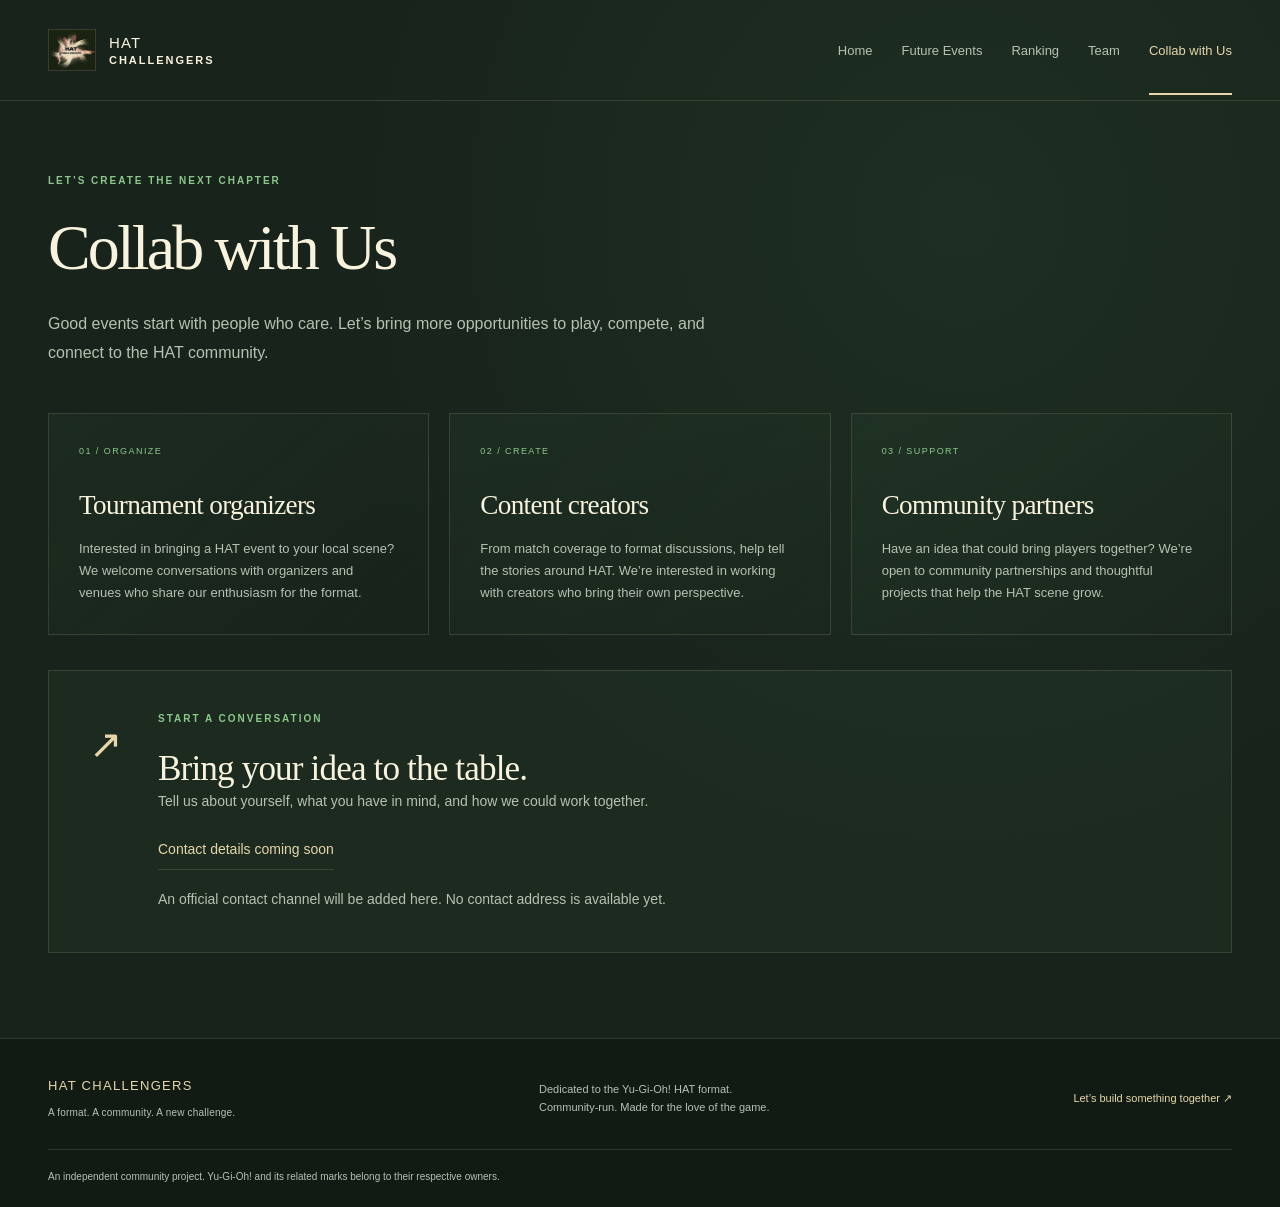
==== pages/collab.html @ cb8a2888 "Heavy edits to ranking page" ====
<!doctype html>
<html lang="en">
<head>
  <meta charset="utf-8">
  <meta name="viewport" content="width=device-width, initial-scale=1">
  <meta name="description" content="HAT Challengers — tournaments, events, and community dedicated to the Yu-Gi-Oh! HAT format.">
  <meta name="theme-color" content="#18231B">
  <title>Collab with Us | HAT Challengers</title>
  <link rel="icon" href="../assets/hat-challengers-favicon.png" type="image/png">
  <link rel="stylesheet" href="../css/styles.css">
  <script src="../js/main.js" defer></script>
</head>
<body>
  <a class="skip-link" href="#main">Skip to content</a>
  <header class="site-header">
    <div class="container header-inner">
      <a class="brand" href="../index.html" aria-label="HAT Challengers home"><img src="../assets/logo_challengers.jpeg" alt="" width="48" height="42"><span>HAT <strong>CHALLENGERS</strong></span></a>
      <button class="menu-toggle" aria-expanded="false" aria-controls="navigation" hidden>Menu <span aria-hidden="true">☰</span></button>
      <nav id="navigation" aria-label="Main navigation"><a href="../index.html">Home</a><a href="../pages/future-events.html">Future Events</a><a href="../pages/ranking.html">Ranking</a><a href="../pages/team.html">Team</a><a href="../pages/collab.html" aria-current="page">Collab with Us</a></nav>
    </div>
  </header>
  <main id="main"><section class="container page-heading"><p class="eyebrow">LET’S CREATE THE NEXT CHAPTER</p><h1>Collab with Us</h1><p class="lead">Good events start with people who care. Let’s bring more opportunities to play, compete, and connect to the HAT community.</p></section><section class="container content-section"><div class="collab-grid"><article class="collab-card"><span class="card-number">01 / ORGANIZE</span><h2>Tournament organizers</h2><p>Interested in bringing a HAT event to your local scene? We welcome conversations with organizers and venues who share our enthusiasm for the format.</p></article><article class="collab-card"><span class="card-number">02 / CREATE</span><h2>Content creators</h2><p>From match coverage to format discussions, help tell the stories around HAT. We’re interested in working with creators who bring their own perspective.</p></article><article class="collab-card"><span class="card-number">03 / SUPPORT</span><h2>Community partners</h2><p>Have an idea that could bring players together? We’re open to community partnerships and thoughtful projects that help the HAT scene grow.</p></article></div><div class="contact-panel"><span class="empty-symbol" aria-hidden="true">↗</span><div><p class="eyebrow">START A CONVERSATION</p><h2>Bring your idea to the table.</h2><p>Tell us about yourself, what you have in mind, and how we could work together.</p><p class="contact-placeholder">Contact details coming soon</p><p class="content-note">An official contact channel will be added here. No contact address is available yet.</p></div></div></section></main>
  <footer class="site-footer"><div class="container footer-inner"><a class="footer-brand" href="../index.html">HAT CHALLENGERS<span>A format. A community. A new challenge.</span></a><p>Dedicated to the Yu-Gi-Oh! HAT format.<br><span>Community-run. Made for the love of the game.</span></p><a href="../pages/collab.html">Let’s build something together <span aria-hidden="true">↗</span></a></div><div class="container footer-note">An independent community project. Yu-Gi-Oh! and its related marks belong to their respective owners.</div></footer>
</body>
</html>
---- css/styles.css ----
:root{color-scheme:dark;--bg:#18231b;--surface:#1d2b21;--green:#8cc78c;--gold:#e6d6aa;--ivory:#f8f3dd;--muted:#b7c1b2;--line:#e6d6aa26}*{box-sizing:border-box}html{scroll-behavior:smooth}body{margin:0;background:radial-gradient(ellipse at 75% 18%,#355c4233,transparent 48%),var(--bg);color:var(--ivory);font-family:Arial,Helvetica,sans-serif;font-size:16px;line-height:1.7}a{color:inherit;text-decoration:none}button{font:inherit}img{max-width:100%;height:auto;display:block}h1,h2,h3,p{margin:0}h1,h2,h3{font-family:Georgia,'Times New Roman',serif;font-weight:400;line-height:1.16}h1{font-size:clamp(2.8rem,5.3vw,5rem);letter-spacing:-.045em}h2{font-size:clamp(1.9rem,3vw,2.7rem);letter-spacing:-.025em}h3{font-size:1.6rem}p+p{margin-top:1rem}a,button{touch-action:manipulation}a:focus-visible,button:focus-visible{outline:2px solid var(--gold);outline-offset:6px}.container{width:min(1240px,calc(100% - 96px));margin-inline:auto}.site-header{border-bottom:1px solid var(--line)}.header-inner{min-height:100px;display:flex;align-items:center;justify-content:space-between;gap:30px}.brand{display:flex;align-items:center;gap:13px;flex-shrink:0}.brand img{width:48px;height:auto;border:1px solid var(--line)}.brand>span{font-size:15px;letter-spacing:.08em;line-height:1.3}.brand strong{display:block;font-size:11px;letter-spacing:.18em}nav{display:flex;gap:29px;align-items:center}nav a{font-size:13px;color:var(--muted);padding:35px 0 31px;border-bottom:2px solid transparent;transition:color .2s,border-color .2s}nav a:hover,nav a[aria-current]{color:var(--gold);border-color:var(--gold)}.menu-toggle{background:none;border:1px solid var(--line);color:var(--ivory);padding:7px 12px}.hero{display:grid;grid-template-columns:1.05fr 1fr;align-items:center;gap:45px;padding-block:76px 86px}.eyebrow{font-size:10px;font-weight:bold;letter-spacing:.2em;color:var(--green);margin-bottom:22px;line-height:1.6}.eyebrow>span{display:inline-block;width:6px;height:6px;background:var(--green);border-radius:50%;margin-right:8px;box-shadow:0 0 12px #8cc78c66}h1 em{color:var(--gold);font-weight:400}.lead{font-size:16px;line-height:1.8;color:var(--muted);max-width:550px;margin-top:25px}.actions{display:flex;gap:28px;align-items:center;flex-wrap:wrap;margin-top:32px}.button{display:inline-flex;justify-content:space-between;align-items:center;gap:28px;padding:13px 21px;font-size:13px;font-weight:bold;transition:background .2s,transform .2s}.primary{background:var(--gold);color:var(--bg)}.primary:hover{background:var(--ivory);transform:translateY(-2px)}.text-link{font-size:13px;color:var(--gold);display:inline-flex;gap:22px;align-items:center;padding-block:7px}.text-link:hover{color:var(--ivory)}.hero-caption{border-top:1px solid var(--line);margin-top:36px;padding-top:18px;font-size:11px;letter-spacing:.06em;color:var(--muted)}.small-star{font-size:22px;color:var(--gold);margin-right:12px;vertical-align:middle}.hero-art{position:relative;padding:16px}.hero-art img{width:100%;box-shadow:0 0 80px #8cc78c0c}.hero-art p{text-align:center;color:var(--muted);font-size:9px;letter-spacing:.22em;margin-top:23px}.hero-art p span{padding-inline:12px;color:var(--gold)}.art-corner{position:absolute;width:58px;height:58px;border-color:#e6d6aa66;border-style:solid}.corner-top{top:0;left:0;border-width:1px 0 0 1px}.corner-bottom{bottom:45px;right:0;border-width:0 1px 1px 0}.intro-section{border-block:1px solid var(--line);background:#0f1a1233;padding-block:56px}.intro-grid{display:grid;grid-template-columns:1fr 1fr;gap:90px}.intro-grid p:not(.eyebrow){font-size:14px;color:var(--muted)}.intro-grid .text-link{margin-top:16px}.explore-section{padding-block:65px 86px}.section-heading{display:flex;justify-content:space-between;align-items:center;margin-bottom:30px}.section-heading .eyebrow{margin-bottom:10px}.section-ornament{color:var(--gold);font-size:40px}.explore-grid,.collab-grid{display:grid;grid-template-columns:repeat(3,1fr);gap:20px}.explore-card,.collab-card{padding:30px;border:1px solid var(--line);background:linear-gradient(140deg,#355c4222,transparent)}.explore-card{transition:transform .2s,border-color .2s,background .2s}.explore-card:hover{transform:translateY(-4px);border-color:#8cc78c80;background:#355c4233}.card-number{font-size:9px;letter-spacing:.16em;color:var(--green);display:block;margin-bottom:31px}.explore-card h3{font-size:1.6rem}.explore-card p,.collab-card p{font-size:13px;color:var(--muted);margin-top:16px}.card-link{display:flex;justify-content:space-between;color:var(--gold);font-size:12px;border-top:1px solid var(--line);margin-top:28px;padding-top:19px}.site-footer{border-top:1px solid var(--line);background:#111b14;padding:36px 0 22px}.footer-inner{display:flex;align-items:center;justify-content:space-between;gap:30px}.footer-brand{font-size:13px;letter-spacing:.1em;color:var(--gold)}.footer-brand span{display:block;font-size:10px;letter-spacing:.02em;color:var(--muted);margin-top:7px}.footer-inner p{font-size:11px;color:var(--muted)}.footer-inner>a:last-child{font-size:11px;color:var(--gold)}.footer-note{border-top:1px solid var(--line);padding-top:18px;margin-top:28px;font-size:10px;color:var(--muted)}.page-heading{padding-block:72px 45px}.page-heading h1{font-size:clamp(3rem,5vw,4.5rem)}.page-heading .lead{max-width:680px}.content-section{padding-bottom:85px;min-height:400px}.panel-heading{display:flex;justify-content:space-between;align-items:center;gap:20px;border-bottom:1px solid var(--line);padding:20px 0}.panel-heading h2{font-size:1.5rem}.status{font-size:10px;color:var(--green);border:1px solid #8cc78c40;border-radius:20px;padding:4px 12px}.empty-state{padding:65px 22px;text-align:center;border:1px solid var(--line);border-top:0;background:radial-gradient(ellipse at center,#355c4229,transparent 70%)}.empty-symbol{color:var(--gold);font-family:Georgia,serif;font-size:40px;display:block;margin-bottom:18px}.empty-state .eyebrow{margin-bottom:12px}.empty-state h2{font-size:2rem}.empty-state>p:last-child{max-width:530px;margin:18px auto 0;color:var(--muted);font-size:14px}.table-scroll{overflow-x:auto}table{border-collapse:collapse;width:100%;min-width:480px}th{text-align:left;padding:18px 24px;color:var(--gold);font-weight:400;font-size:12px;background:#355c4229;border-bottom:1px solid var(--line)}th:first-child{width:15%}th:nth-child(2){width:45%}td{padding:0}.content-note{font-size:11px;color:var(--muted);margin-top:18px}.callout{display:flex;justify-content:space-between;align-items:center;gap:25px;border:1px solid var(--line);padding:30px;margin-top:30px}.callout p{font-size:13px;color:var(--muted);margin-top:10px}.collab-card h2{font-size:1.7rem}.contact-panel{margin-top:35px;padding:40px;display:flex;gap:35px;border:1px solid var(--line);background:#355c4222}.contact-panel h2{font-size:2.2rem}.contact-panel p:not(.eyebrow){color:var(--muted);font-size:14px}.contact-panel .contact-placeholder{display:inline-block;color:var(--gold)!important;border-bottom:1px solid var(--line);padding-bottom:8px;margin-top:24px}.sr-only,.skip-link:not(:focus){position:absolute;width:1px;height:1px;padding:0;margin:-1px;overflow:hidden;clip-path:inset(50%);white-space:nowrap}.skip-link:focus{position:fixed;top:10px;left:10px;z-index:10;background:var(--gold);color:var(--bg);padding:10px 20px}
@media(min-width:761px){main{animation:arrive .5s ease-out}@keyframes arrive{from{opacity:0;transform:translateY(8px)}to{opacity:1;transform:none}}}
@media(max-width:1000px){.container{width:calc(100% - 56px)}nav{gap:18px}nav a{font-size:12px}.hero{gap:20px;padding-block:56px}.hero h1{font-size:3.5rem}.explore-card,.collab-card{padding:23px}.intro-grid{gap:50px}.footer-inner{flex-wrap:wrap}.actions{gap:16px}}
@media(max-width:760px){.container{width:calc(100% - 40px)}.header-inner{min-height:80px;flex-wrap:wrap;gap:0;padding-block:16px}.brand>span{font-size:13px}.brand img{width:42px}.menu-toggle:not([hidden]){display:block}nav{width:100%;flex-wrap:wrap;gap:0 22px;padding-top:12px}nav a{padding:10px 0;font-size:13px}nav[data-collapsed="true"]{display:none}.hero{grid-template-columns:1fr;padding-block:45px;gap:40px}.hero h1{font-size:clamp(2.9rem,9vw,4.5rem)}.hero-copy{max-width:560px}.hero-art{max-width:500px;width:100%;margin-inline:auto}.hero-caption{margin-top:27px}.intro-grid{grid-template-columns:1fr;gap:25px}.intro-section{padding-block:40px}.explore-grid,.collab-grid{grid-template-columns:1fr}.explore-section{padding-block:42px 55px}.card-number{margin-bottom:20px}.explore-card h3{font-size:1.8rem}.page-heading{padding-block:45px 25px}.panel-heading{align-items:flex-start;flex-direction:column;gap:10px}.empty-state{padding:45px 18px}.empty-state h2{font-size:1.7rem}.content-section{padding-bottom:55px}.callout{align-items:flex-start;flex-direction:column;padding:24px}.contact-panel{padding:27px;gap:18px}.contact-panel>.empty-symbol{display:none}.contact-panel h2{font-size:1.9rem}.footer-inner{align-items:flex-start;flex-direction:column;gap:22px}.section-ornament{display:none}}
@media(prefers-reduced-motion:reduce){html{scroll-behavior:auto}*,*::before,*::after{animation:none!important;transition:none!important}}
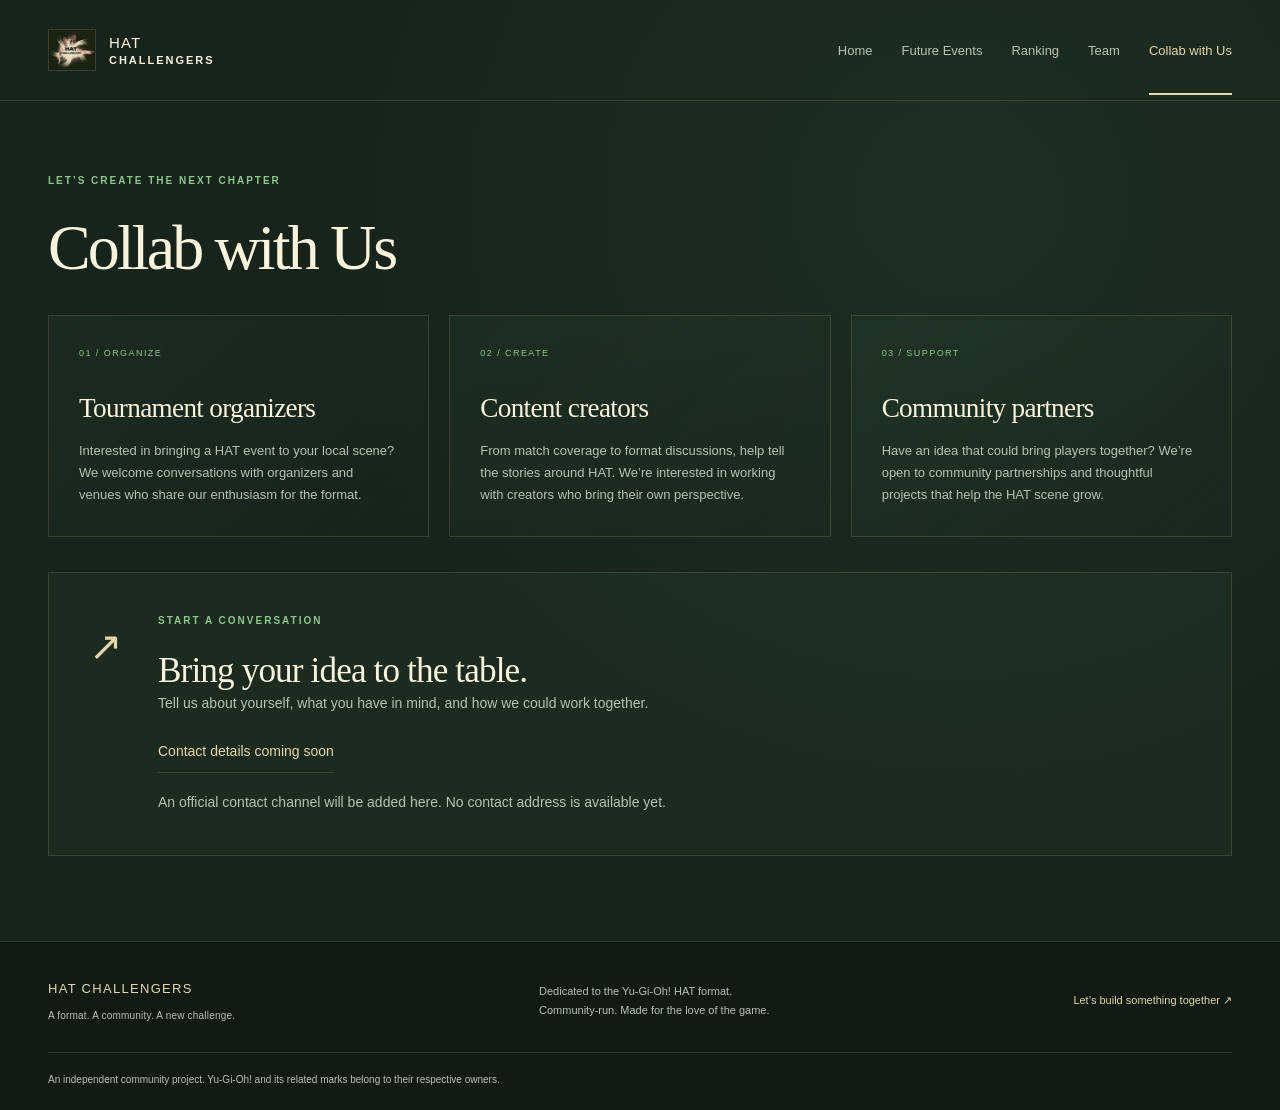
==== commit 10b03842: "built Team and Future events pages (with placeholders)" ====
--- a/pages/collab.html
+++ b/pages/collab.html
@@ -19,7 +19,7 @@
       <nav id="navigation" aria-label="Main navigation"><a href="../index.html">Home</a><a href="../pages/future-events.html">Future Events</a><a href="../pages/ranking.html">Ranking</a><a href="../pages/team.html">Team</a><a href="../pages/collab.html" aria-current="page">Collab with Us</a></nav>
     </div>
   </header>
-  <main id="main"><section class="container page-heading"><p class="eyebrow">LET’S CREATE THE NEXT CHAPTER</p><h1>Collab with Us</h1><p class="lead">Good events start with people who care. Let’s bring more opportunities to play, compete, and connect to the HAT community.</p></section><section class="container content-section"><div class="collab-grid"><article class="collab-card"><span class="card-number">01 / ORGANIZE</span><h2>Tournament organizers</h2><p>Interested in bringing a HAT event to your local scene? We welcome conversations with organizers and venues who share our enthusiasm for the format.</p></article><article class="collab-card"><span class="card-number">02 / CREATE</span><h2>Content creators</h2><p>From match coverage to format discussions, help tell the stories around HAT. We’re interested in working with creators who bring their own perspective.</p></article><article class="collab-card"><span class="card-number">03 / SUPPORT</span><h2>Community partners</h2><p>Have an idea that could bring players together? We’re open to community partnerships and thoughtful projects that help the HAT scene grow.</p></article></div><div class="contact-panel"><span class="empty-symbol" aria-hidden="true">↗</span><div><p class="eyebrow">START A CONVERSATION</p><h2>Bring your idea to the table.</h2><p>Tell us about yourself, what you have in mind, and how we could work together.</p><p class="contact-placeholder">Contact details coming soon</p><p class="content-note">An official contact channel will be added here. No contact address is available yet.</p></div></div></section></main>
+  <main id="main"><section class="container page-heading"><p class="eyebrow">LET’S CREATE THE NEXT CHAPTER</p><h1>Collab with Us</h1></section><section class="container content-section"><div class="collab-grid"><article class="collab-card"><span class="card-number">01 / ORGANIZE</span><h2>Tournament organizers</h2><p>Interested in bringing a HAT event to your local scene? We welcome conversations with organizers and venues who share our enthusiasm for the format.</p></article><article class="collab-card"><span class="card-number">02 / CREATE</span><h2>Content creators</h2><p>From match coverage to format discussions, help tell the stories around HAT. We’re interested in working with creators who bring their own perspective.</p></article><article class="collab-card"><span class="card-number">03 / SUPPORT</span><h2>Community partners</h2><p>Have an idea that could bring players together? We’re open to community partnerships and thoughtful projects that help the HAT scene grow.</p></article></div><div class="contact-panel"><span class="empty-symbol" aria-hidden="true">↗</span><div><p class="eyebrow">START A CONVERSATION</p><h2>Bring your idea to the table.</h2><p>Tell us about yourself, what you have in mind, and how we could work together.</p><p class="contact-placeholder">Contact details coming soon</p><p class="content-note">An official contact channel will be added here. No contact address is available yet.</p></div></div></section></main>
   <footer class="site-footer"><div class="container footer-inner"><a class="footer-brand" href="../index.html">HAT CHALLENGERS<span>A format. A community. A new challenge.</span></a><p>Dedicated to the Yu-Gi-Oh! HAT format.<br><span>Community-run. Made for the love of the game.</span></p><a href="../pages/collab.html">Let’s build something together <span aria-hidden="true">↗</span></a></div><div class="container footer-note">An independent community project. Yu-Gi-Oh! and its related marks belong to their respective owners.</div></footer>
 </body>
 </html>
--- a/css/styles.css
+++ b/css/styles.css
@@ -1,5 +1,5 @@
-:root{color-scheme:dark;--bg:#18231b;--surface:#1d2b21;--green:#8cc78c;--gold:#e6d6aa;--ivory:#f8f3dd;--muted:#b7c1b2;--line:#e6d6aa26}*{box-sizing:border-box}html{scroll-behavior:smooth}body{margin:0;background:radial-gradient(ellipse at 75% 18%,#355c4233,transparent 48%),var(--bg);color:var(--ivory);font-family:Arial,Helvetica,sans-serif;font-size:16px;line-height:1.7}a{color:inherit;text-decoration:none}button{font:inherit}img{max-width:100%;height:auto;display:block}h1,h2,h3,p{margin:0}h1,h2,h3{font-family:Georgia,'Times New Roman',serif;font-weight:400;line-height:1.16}h1{font-size:clamp(2.8rem,5.3vw,5rem);letter-spacing:-.045em}h2{font-size:clamp(1.9rem,3vw,2.7rem);letter-spacing:-.025em}h3{font-size:1.6rem}p+p{margin-top:1rem}a,button{touch-action:manipulation}a:focus-visible,button:focus-visible{outline:2px solid var(--gold);outline-offset:6px}.container{width:min(1240px,calc(100% - 96px));margin-inline:auto}.site-header{border-bottom:1px solid var(--line)}.header-inner{min-height:100px;display:flex;align-items:center;justify-content:space-between;gap:30px}.brand{display:flex;align-items:center;gap:13px;flex-shrink:0}.brand img{width:48px;height:auto;border:1px solid var(--line)}.brand>span{font-size:15px;letter-spacing:.08em;line-height:1.3}.brand strong{display:block;font-size:11px;letter-spacing:.18em}nav{display:flex;gap:29px;align-items:center}nav a{font-size:13px;color:var(--muted);padding:35px 0 31px;border-bottom:2px solid transparent;transition:color .2s,border-color .2s}nav a:hover,nav a[aria-current]{color:var(--gold);border-color:var(--gold)}.menu-toggle{background:none;border:1px solid var(--line);color:var(--ivory);padding:7px 12px}.hero{display:grid;grid-template-columns:1.05fr 1fr;align-items:center;gap:45px;padding-block:76px 86px}.eyebrow{font-size:10px;font-weight:bold;letter-spacing:.2em;color:var(--green);margin-bottom:22px;line-height:1.6}.eyebrow>span{display:inline-block;width:6px;height:6px;background:var(--green);border-radius:50%;margin-right:8px;box-shadow:0 0 12px #8cc78c66}h1 em{color:var(--gold);font-weight:400}.lead{font-size:16px;line-height:1.8;color:var(--muted);max-width:550px;margin-top:25px}.actions{display:flex;gap:28px;align-items:center;flex-wrap:wrap;margin-top:32px}.button{display:inline-flex;justify-content:space-between;align-items:center;gap:28px;padding:13px 21px;font-size:13px;font-weight:bold;transition:background .2s,transform .2s}.primary{background:var(--gold);color:var(--bg)}.primary:hover{background:var(--ivory);transform:translateY(-2px)}.text-link{font-size:13px;color:var(--gold);display:inline-flex;gap:22px;align-items:center;padding-block:7px}.text-link:hover{color:var(--ivory)}.hero-caption{border-top:1px solid var(--line);margin-top:36px;padding-top:18px;font-size:11px;letter-spacing:.06em;color:var(--muted)}.small-star{font-size:22px;color:var(--gold);margin-right:12px;vertical-align:middle}.hero-art{position:relative;padding:16px}.hero-art img{width:100%;box-shadow:0 0 80px #8cc78c0c}.hero-art p{text-align:center;color:var(--muted);font-size:9px;letter-spacing:.22em;margin-top:23px}.hero-art p span{padding-inline:12px;color:var(--gold)}.art-corner{position:absolute;width:58px;height:58px;border-color:#e6d6aa66;border-style:solid}.corner-top{top:0;left:0;border-width:1px 0 0 1px}.corner-bottom{bottom:45px;right:0;border-width:0 1px 1px 0}.intro-section{border-block:1px solid var(--line);background:#0f1a1233;padding-block:56px}.intro-grid{display:grid;grid-template-columns:1fr 1fr;gap:90px}.intro-grid p:not(.eyebrow){font-size:14px;color:var(--muted)}.intro-grid .text-link{margin-top:16px}.explore-section{padding-block:65px 86px}.section-heading{display:flex;justify-content:space-between;align-items:center;margin-bottom:30px}.section-heading .eyebrow{margin-bottom:10px}.section-ornament{color:var(--gold);font-size:40px}.explore-grid,.collab-grid{display:grid;grid-template-columns:repeat(3,1fr);gap:20px}.explore-card,.collab-card{padding:30px;border:1px solid var(--line);background:linear-gradient(140deg,#355c4222,transparent)}.explore-card{transition:transform .2s,border-color .2s,background .2s}.explore-card:hover{transform:translateY(-4px);border-color:#8cc78c80;background:#355c4233}.card-number{font-size:9px;letter-spacing:.16em;color:var(--green);display:block;margin-bottom:31px}.explore-card h3{font-size:1.6rem}.explore-card p,.collab-card p{font-size:13px;color:var(--muted);margin-top:16px}.card-link{display:flex;justify-content:space-between;color:var(--gold);font-size:12px;border-top:1px solid var(--line);margin-top:28px;padding-top:19px}.site-footer{border-top:1px solid var(--line);background:#111b14;padding:36px 0 22px}.footer-inner{display:flex;align-items:center;justify-content:space-between;gap:30px}.footer-brand{font-size:13px;letter-spacing:.1em;color:var(--gold)}.footer-brand span{display:block;font-size:10px;letter-spacing:.02em;color:var(--muted);margin-top:7px}.footer-inner p{font-size:11px;color:var(--muted)}.footer-inner>a:last-child{font-size:11px;color:var(--gold)}.footer-note{border-top:1px solid var(--line);padding-top:18px;margin-top:28px;font-size:10px;color:var(--muted)}.page-heading{padding-block:72px 45px}.page-heading h1{font-size:clamp(3rem,5vw,4.5rem)}.page-heading .lead{max-width:680px}.content-section{padding-bottom:85px;min-height:400px}.panel-heading{display:flex;justify-content:space-between;align-items:center;gap:20px;border-bottom:1px solid var(--line);padding:20px 0}.panel-heading h2{font-size:1.5rem}.status{font-size:10px;color:var(--green);border:1px solid #8cc78c40;border-radius:20px;padding:4px 12px}.empty-state{padding:65px 22px;text-align:center;border:1px solid var(--line);border-top:0;background:radial-gradient(ellipse at center,#355c4229,transparent 70%)}.empty-symbol{color:var(--gold);font-family:Georgia,serif;font-size:40px;display:block;margin-bottom:18px}.empty-state .eyebrow{margin-bottom:12px}.empty-state h2{font-size:2rem}.empty-state>p:last-child{max-width:530px;margin:18px auto 0;color:var(--muted);font-size:14px}.table-scroll{overflow-x:auto}table{border-collapse:collapse;width:100%;min-width:480px}th{text-align:left;padding:18px 24px;color:var(--gold);font-weight:400;font-size:12px;background:#355c4229;border-bottom:1px solid var(--line)}th:first-child{width:15%}th:nth-child(2){width:45%}td{padding:0}.content-note{font-size:11px;color:var(--muted);margin-top:18px}.callout{display:flex;justify-content:space-between;align-items:center;gap:25px;border:1px solid var(--line);padding:30px;margin-top:30px}.callout p{font-size:13px;color:var(--muted);margin-top:10px}.collab-card h2{font-size:1.7rem}.contact-panel{margin-top:35px;padding:40px;display:flex;gap:35px;border:1px solid var(--line);background:#355c4222}.contact-panel h2{font-size:2.2rem}.contact-panel p:not(.eyebrow){color:var(--muted);font-size:14px}.contact-panel .contact-placeholder{display:inline-block;color:var(--gold)!important;border-bottom:1px solid var(--line);padding-bottom:8px;margin-top:24px}.sr-only,.skip-link:not(:focus){position:absolute;width:1px;height:1px;padding:0;margin:-1px;overflow:hidden;clip-path:inset(50%);white-space:nowrap}.skip-link:focus{position:fixed;top:10px;left:10px;z-index:10;background:var(--gold);color:var(--bg);padding:10px 20px}
+:root{color-scheme:dark;--bg:#18231b;--surface:#1d2b21;--green:#8cc78c;--gold:#e6d6aa;--ivory:#f8f3dd;--muted:#b7c1b2;--line:#e6d6aa26}*{box-sizing:border-box}html{scroll-behavior:smooth}body{margin:0;background:radial-gradient(ellipse at 75% 18%,#355c4233,transparent 48%),var(--bg);color:var(--ivory);font-family:Arial,Helvetica,sans-serif;font-size:16px;line-height:1.7}a{color:inherit;text-decoration:none}button{font:inherit}img{max-width:100%;height:auto;display:block}h1,h2,h3,p{margin:0}h1,h2,h3{font-family:Georgia,'Times New Roman',serif;font-weight:400;line-height:1.16}h1{font-size:clamp(2.8rem,5.3vw,5rem);letter-spacing:-.045em}h2{font-size:clamp(1.9rem,3vw,2.7rem);letter-spacing:-.025em}h3{font-size:1.6rem}p+p{margin-top:1rem}a,button{touch-action:manipulation}a:focus-visible,button:focus-visible{outline:2px solid var(--gold);outline-offset:6px}.container{width:min(1240px,calc(100% - 96px));margin-inline:auto}.site-header{border-bottom:1px solid var(--line)}.header-inner{min-height:100px;display:flex;align-items:center;justify-content:space-between;gap:30px}.brand{display:flex;align-items:center;gap:13px;flex-shrink:0}.brand img{width:48px;height:auto;border:1px solid var(--line)}.brand>span{font-size:15px;letter-spacing:.08em;line-height:1.3}.brand strong{display:block;font-size:11px;letter-spacing:.18em}nav{display:flex;gap:29px;align-items:center}nav a{font-size:13px;color:var(--muted);padding:35px 0 31px;border-bottom:2px solid transparent;transition:color .2s,border-color .2s}nav a:hover,nav a[aria-current]{color:var(--gold);border-color:var(--gold)}.menu-toggle{background:none;border:1px solid var(--line);color:var(--ivory);padding:7px 12px}.hero{display:grid;grid-template-columns:1.05fr 1fr;align-items:center;gap:45px;padding-block:76px 86px}.eyebrow{font-size:10px;font-weight:bold;letter-spacing:.2em;color:var(--green);margin-bottom:22px;line-height:1.6}.eyebrow>span{display:inline-block;width:6px;height:6px;background:var(--green);border-radius:50%;margin-right:8px;box-shadow:0 0 12px #8cc78c66}h1 em{color:var(--gold);font-weight:400}.lead{font-size:16px;line-height:1.8;color:var(--muted);max-width:550px;margin-top:25px}.actions{display:flex;gap:28px;align-items:center;flex-wrap:wrap;margin-top:32px}.button{display:inline-flex;justify-content:space-between;align-items:center;gap:28px;padding:13px 21px;font-size:13px;font-weight:bold;transition:background .2s,transform .2s}.primary{background:var(--gold);color:var(--bg)}.primary:hover{background:var(--ivory);transform:translateY(-2px)}.text-link{font-size:13px;color:var(--gold);display:inline-flex;gap:22px;align-items:center;padding-block:7px}.text-link:hover{color:var(--ivory)}.hero-caption{border-top:1px solid var(--line);margin-top:36px;padding-top:18px;font-size:11px;letter-spacing:.06em;color:var(--muted)}.small-star{font-size:22px;color:var(--gold);margin-right:12px;vertical-align:middle}.hero-art{position:relative;padding:16px}.hero-art img{width:100%;box-shadow:0 0 80px #8cc78c0c}.hero-art p{text-align:center;color:var(--muted);font-size:9px;letter-spacing:.22em;margin-top:23px}.hero-art p span{padding-inline:12px;color:var(--gold)}.art-corner{position:absolute;width:58px;height:58px;border-color:#e6d6aa66;border-style:solid}.corner-top{top:0;left:0;border-width:1px 0 0 1px}.corner-bottom{bottom:45px;right:0;border-width:0 1px 1px 0}.intro-section{border-block:1px solid var(--line);background:#0f1a1233;padding-block:56px}.intro-grid{display:grid;grid-template-columns:1fr 1fr;gap:90px}.intro-grid p:not(.eyebrow){font-size:14px;color:var(--muted)}.intro-grid .text-link{margin-top:16px}.explore-section{padding-block:65px 86px}.section-heading{display:flex;justify-content:space-between;align-items:center;margin-bottom:30px}.section-heading .eyebrow{margin-bottom:10px}.section-ornament{color:var(--gold);font-size:40px}.explore-grid,.collab-grid{display:grid;grid-template-columns:repeat(3,1fr);gap:20px}.explore-card,.collab-card{padding:30px;border:1px solid var(--line);background:linear-gradient(140deg,#355c4222,transparent)}.explore-card{transition:transform .2s,border-color .2s,background .2s}.explore-card:hover{transform:translateY(-4px);border-color:#8cc78c80;background:#355c4233}.card-number{font-size:9px;letter-spacing:.16em;color:var(--green);display:block;margin-bottom:31px}.explore-card h3{font-size:1.6rem}.explore-card p,.collab-card p{font-size:13px;color:var(--muted);margin-top:16px}.card-link{display:flex;justify-content:space-between;color:var(--gold);font-size:12px;border-top:1px solid var(--line);margin-top:28px;padding-top:19px}.site-footer{border-top:1px solid var(--line);background:#111b14;padding:36px 0 22px}.footer-inner{display:flex;align-items:center;justify-content:space-between;gap:30px}.footer-brand{font-size:13px;letter-spacing:.1em;color:var(--gold)}.footer-brand span{display:block;font-size:10px;letter-spacing:.02em;color:var(--muted);margin-top:7px}.footer-inner p{font-size:11px;color:var(--muted)}.footer-inner>a:last-child{font-size:11px;color:var(--gold)}.footer-note{border-top:1px solid var(--line);padding-top:18px;margin-top:28px;font-size:10px;color:var(--muted)}.page-heading{padding-block:72px 30px}.page-heading h1{font-size:clamp(3rem,5vw,4.5rem)}.page-heading .lead{max-width:680px}.content-section{padding-bottom:85px;min-height:400px}.panel-heading{display:flex;justify-content:space-between;align-items:center;gap:20px;border-bottom:1px solid var(--line);padding:20px 0}.panel-heading h2{font-size:1.5rem}.status{font-size:10px;color:var(--green);border:1px solid #8cc78c40;border-radius:20px;padding:4px 12px}.empty-state{padding:65px 22px;text-align:center;border:1px solid var(--line);border-top:0;background:radial-gradient(ellipse at center,#355c4229,transparent 70%)}.empty-symbol{color:var(--gold);font-family:Georgia,serif;font-size:40px;display:block;margin-bottom:18px}.empty-state .eyebrow{margin-bottom:12px}.empty-state h2{font-size:2rem}.empty-state>p:last-child{max-width:530px;margin:18px auto 0;color:var(--muted);font-size:14px}.table-scroll{overflow-x:auto}table{border-collapse:collapse;width:100%;min-width:480px}th{text-align:left;padding:18px 24px;color:var(--gold);font-weight:400;font-size:12px;background:#355c4229;border-bottom:1px solid var(--line)}th:first-child{width:15%}th:nth-child(2){width:45%}td{padding:0}.content-note{font-size:11px;color:var(--muted);margin-top:18px}.callout{display:flex;justify-content:space-between;align-items:center;gap:25px;border:1px solid var(--line);padding:30px;margin-top:30px}.callout p{font-size:13px;color:var(--muted);margin-top:10px}.collab-card h2{font-size:1.7rem}.contact-panel{margin-top:35px;padding:40px;display:flex;gap:35px;border:1px solid var(--line);background:#355c4222}.contact-panel h2{font-size:2.2rem}.contact-panel p:not(.eyebrow){color:var(--muted);font-size:14px}.contact-panel .contact-placeholder{display:inline-block;color:var(--gold)!important;border-bottom:1px solid var(--line);padding-bottom:8px;margin-top:24px}.sr-only,.skip-link:not(:focus){position:absolute;width:1px;height:1px;padding:0;margin:-1px;overflow:hidden;clip-path:inset(50%);white-space:nowrap}.skip-link:focus{position:fixed;top:10px;left:10px;z-index:10;background:var(--gold);color:var(--bg);padding:10px 20px}
 @media(min-width:761px){main{animation:arrive .5s ease-out}@keyframes arrive{from{opacity:0;transform:translateY(8px)}to{opacity:1;transform:none}}}
 @media(max-width:1000px){.container{width:calc(100% - 56px)}nav{gap:18px}nav a{font-size:12px}.hero{gap:20px;padding-block:56px}.hero h1{font-size:3.5rem}.explore-card,.collab-card{padding:23px}.intro-grid{gap:50px}.footer-inner{flex-wrap:wrap}.actions{gap:16px}}
-@media(max-width:760px){.container{width:calc(100% - 40px)}.header-inner{min-height:80px;flex-wrap:wrap;gap:0;padding-block:16px}.brand>span{font-size:13px}.brand img{width:42px}.menu-toggle:not([hidden]){display:block}nav{width:100%;flex-wrap:wrap;gap:0 22px;padding-top:12px}nav a{padding:10px 0;font-size:13px}nav[data-collapsed="true"]{display:none}.hero{grid-template-columns:1fr;padding-block:45px;gap:40px}.hero h1{font-size:clamp(2.9rem,9vw,4.5rem)}.hero-copy{max-width:560px}.hero-art{max-width:500px;width:100%;margin-inline:auto}.hero-caption{margin-top:27px}.intro-grid{grid-template-columns:1fr;gap:25px}.intro-section{padding-block:40px}.explore-grid,.collab-grid{grid-template-columns:1fr}.explore-section{padding-block:42px 55px}.card-number{margin-bottom:20px}.explore-card h3{font-size:1.8rem}.page-heading{padding-block:45px 25px}.panel-heading{align-items:flex-start;flex-direction:column;gap:10px}.empty-state{padding:45px 18px}.empty-state h2{font-size:1.7rem}.content-section{padding-bottom:55px}.callout{align-items:flex-start;flex-direction:column;padding:24px}.contact-panel{padding:27px;gap:18px}.contact-panel>.empty-symbol{display:none}.contact-panel h2{font-size:1.9rem}.footer-inner{align-items:flex-start;flex-direction:column;gap:22px}.section-ornament{display:none}}
+@media(max-width:760px){.container{width:calc(100% - 40px)}.header-inner{min-height:80px;flex-wrap:wrap;gap:0;padding-block:16px}.brand>span{font-size:13px}.brand img{width:42px}.menu-toggle:not([hidden]){display:block}nav{width:100%;flex-wrap:wrap;gap:0 22px;padding-top:12px}nav a{padding:10px 0;font-size:13px}nav[data-collapsed="true"]{display:none}.hero{grid-template-columns:1fr;padding-block:45px;gap:40px}.hero h1{font-size:clamp(2.9rem,9vw,4.5rem)}.hero-copy{max-width:560px}.hero-art{max-width:500px;width:100%;margin-inline:auto}.hero-caption{margin-top:27px}.intro-grid{grid-template-columns:1fr;gap:25px}.intro-section{padding-block:40px}.explore-grid,.collab-grid{grid-template-columns:1fr}.explore-section{padding-block:42px 55px}.card-number{margin-bottom:20px}.explore-card h3{font-size:1.8rem}.page-heading{padding-block:45px 20px}.panel-heading{align-items:flex-start;flex-direction:column;gap:10px}.empty-state{padding:45px 18px}.empty-state h2{font-size:1.7rem}.content-section{padding-bottom:55px}.callout{align-items:flex-start;flex-direction:column;padding:24px}.contact-panel{padding:27px;gap:18px}.contact-panel>.empty-symbol{display:none}.contact-panel h2{font-size:1.9rem}.footer-inner{align-items:flex-start;flex-direction:column;gap:22px}.section-ornament{display:none}}
 @media(prefers-reduced-motion:reduce){html{scroll-behavior:auto}*,*::before,*::after{animation:none!important;transition:none!important}}
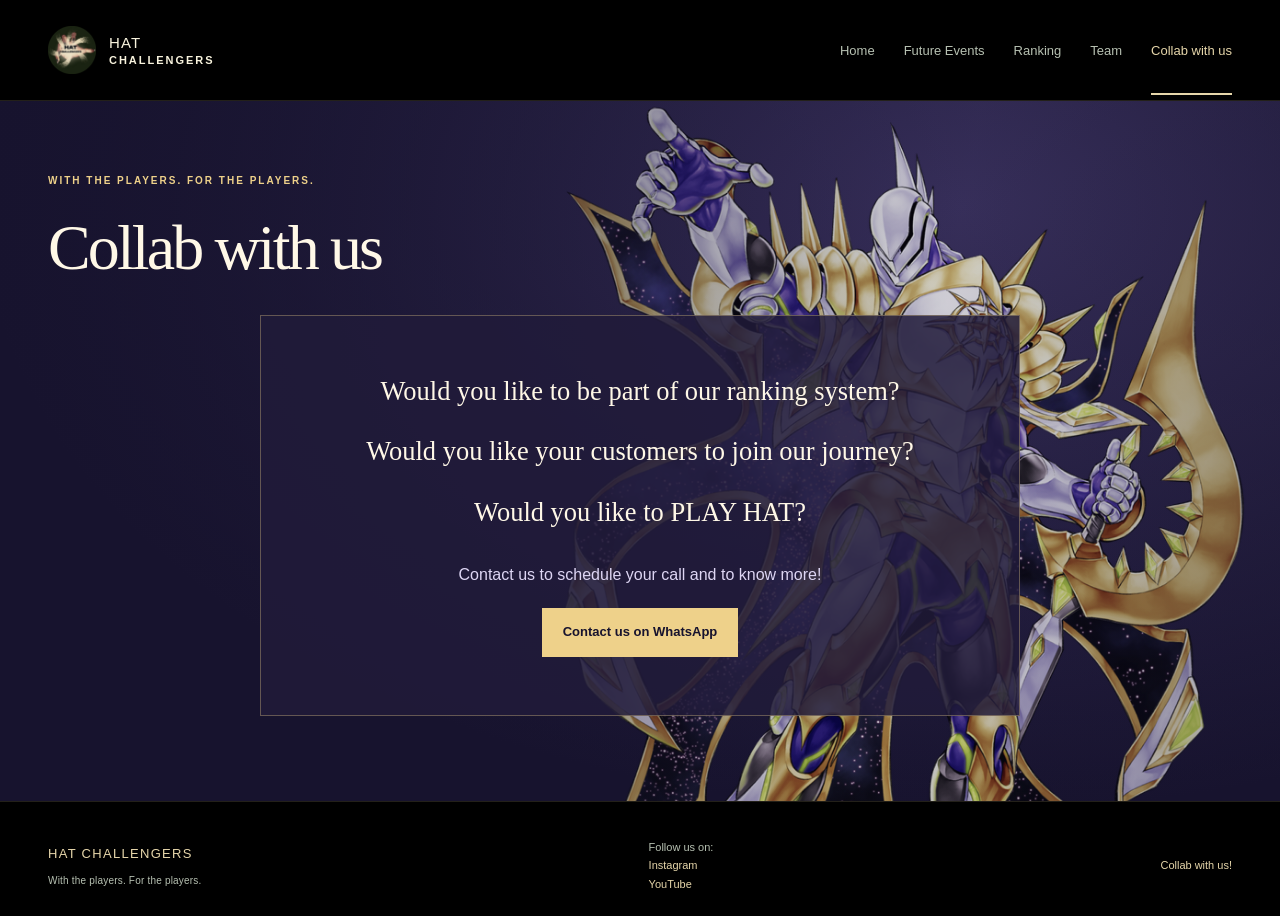
==== commit 5ffa27e5: "Mass edit for everything but the home page" ====
--- a/pages/collab.html
+++ b/pages/collab.html
@@ -5,21 +5,49 @@
   <meta name="viewport" content="width=device-width, initial-scale=1">
   <meta name="description" content="HAT Challengers — tournaments, events, and community dedicated to the Yu-Gi-Oh! HAT format.">
   <meta name="theme-color" content="#18231B">
-  <title>Collab with Us | HAT Challengers</title>
+  <title>Collab with us | HAT Challengers</title>
   <link rel="icon" href="../assets/hat-challengers-favicon.png" type="image/png">
   <link rel="stylesheet" href="../css/styles.css">
+  <link rel="stylesheet" href="../css/collab.css">
+  <script src="../js/constants.js?v=2" defer></script>
   <script src="../js/main.js" defer></script>
 </head>
 <body>
   <a class="skip-link" href="#main">Skip to content</a>
   <header class="site-header">
     <div class="container header-inner">
-      <a class="brand" href="../index.html" aria-label="HAT Challengers home"><img src="../assets/logo_challengers.jpeg" alt="" width="48" height="42"><span>HAT <strong>CHALLENGERS</strong></span></a>
+      <a class="brand" href="../index.html" aria-label="HAT Challengers home"><img src="../assets/logo_challengers.png" alt="" width="48" height="48"><span>HAT <strong>CHALLENGERS</strong></span></a>
       <button class="menu-toggle" aria-expanded="false" aria-controls="navigation" hidden>Menu <span aria-hidden="true">☰</span></button>
-      <nav id="navigation" aria-label="Main navigation"><a href="../index.html">Home</a><a href="../pages/future-events.html">Future Events</a><a href="../pages/ranking.html">Ranking</a><a href="../pages/team.html">Team</a><a href="../pages/collab.html" aria-current="page">Collab with Us</a></nav>
+      <nav id="navigation" aria-label="Main navigation"><a href="../index.html">Home</a><a href="../pages/future-events.html">Future Events</a><a href="../pages/ranking.html">Ranking</a><a href="../pages/team.html">Team</a><a href="../pages/collab.html" aria-current="page">Collab with us</a></nav>
     </div>
   </header>
-  <main id="main"><section class="container page-heading"><p class="eyebrow">LET’S CREATE THE NEXT CHAPTER</p><h1>Collab with Us</h1></section><section class="container content-section"><div class="collab-grid"><article class="collab-card"><span class="card-number">01 / ORGANIZE</span><h2>Tournament organizers</h2><p>Interested in bringing a HAT event to your local scene? We welcome conversations with organizers and venues who share our enthusiasm for the format.</p></article><article class="collab-card"><span class="card-number">02 / CREATE</span><h2>Content creators</h2><p>From match coverage to format discussions, help tell the stories around HAT. We’re interested in working with creators who bring their own perspective.</p></article><article class="collab-card"><span class="card-number">03 / SUPPORT</span><h2>Community partners</h2><p>Have an idea that could bring players together? We’re open to community partnerships and thoughtful projects that help the HAT scene grow.</p></article></div><div class="contact-panel"><span class="empty-symbol" aria-hidden="true">↗</span><div><p class="eyebrow">START A CONVERSATION</p><h2>Bring your idea to the table.</h2><p>Tell us about yourself, what you have in mind, and how we could work together.</p><p class="contact-placeholder">Contact details coming soon</p><p class="content-note">An official contact channel will be added here. No contact address is available yet.</p></div></div></section></main>
-  <footer class="site-footer"><div class="container footer-inner"><a class="footer-brand" href="../index.html">HAT CHALLENGERS<span>A format. A community. A new challenge.</span></a><p>Dedicated to the Yu-Gi-Oh! HAT format.<br><span>Community-run. Made for the love of the game.</span></p><a href="../pages/collab.html">Let’s build something together <span aria-hidden="true">↗</span></a></div><div class="container footer-note">An independent community project. Yu-Gi-Oh! and its related marks belong to their respective owners.</div></footer>
+  <main id="main" class="collab-page">
+    <section class="container page-heading">
+      <p class="eyebrow" data-slogan></p>
+      <h1>Collab with us</h1>
+    </section>
+    <div class="container collab-content">
+      <div class="collab-box">
+        <div class="collab-questions">
+          <p>Would you like to be part of our ranking system?</p>
+          <p>Would you like your customers to join our journey?</p>
+          <p>Would you like to PLAY HAT?</p>
+        </div>
+        <p class="collab-invitation">Contact us to schedule your call and to know more!</p>
+        <a class="button primary" href="https://wa.me/393457853017" target="_blank" rel="noopener noreferrer">Contact us on WhatsApp</a>
+      </div>
+    </div>
+  </main>
+  <footer class="site-footer">
+    <div class="container footer-inner">
+      <a class="footer-brand" href="../index.html">HAT CHALLENGERS<span data-slogan></span></a>
+      <div class="footer-social">
+        <h2>Follow us on:</h2>
+        <a href="https://www.instagram.com/hat_challengers/" target="_blank" rel="noopener noreferrer">Instagram</a>
+        <a href="https://www.youtube.com/@HatChallengers/streams" target="_blank" rel="noopener noreferrer">YouTube</a>
+      </div>
+      <a href="../pages/collab.html">Collab with us!</a>
+    </div>
+  </footer>
 </body>
 </html>
--- a/css/styles.css
+++ b/css/styles.css
@@ -1,5 +1,5 @@
-:root{color-scheme:dark;--bg:#18231b;--surface:#1d2b21;--green:#8cc78c;--gold:#e6d6aa;--ivory:#f8f3dd;--muted:#b7c1b2;--line:#e6d6aa26}*{box-sizing:border-box}html{scroll-behavior:smooth}body{margin:0;background:radial-gradient(ellipse at 75% 18%,#355c4233,transparent 48%),var(--bg);color:var(--ivory);font-family:Arial,Helvetica,sans-serif;font-size:16px;line-height:1.7}a{color:inherit;text-decoration:none}button{font:inherit}img{max-width:100%;height:auto;display:block}h1,h2,h3,p{margin:0}h1,h2,h3{font-family:Georgia,'Times New Roman',serif;font-weight:400;line-height:1.16}h1{font-size:clamp(2.8rem,5.3vw,5rem);letter-spacing:-.045em}h2{font-size:clamp(1.9rem,3vw,2.7rem);letter-spacing:-.025em}h3{font-size:1.6rem}p+p{margin-top:1rem}a,button{touch-action:manipulation}a:focus-visible,button:focus-visible{outline:2px solid var(--gold);outline-offset:6px}.container{width:min(1240px,calc(100% - 96px));margin-inline:auto}.site-header{border-bottom:1px solid var(--line)}.header-inner{min-height:100px;display:flex;align-items:center;justify-content:space-between;gap:30px}.brand{display:flex;align-items:center;gap:13px;flex-shrink:0}.brand img{width:48px;height:auto;border:1px solid var(--line)}.brand>span{font-size:15px;letter-spacing:.08em;line-height:1.3}.brand strong{display:block;font-size:11px;letter-spacing:.18em}nav{display:flex;gap:29px;align-items:center}nav a{font-size:13px;color:var(--muted);padding:35px 0 31px;border-bottom:2px solid transparent;transition:color .2s,border-color .2s}nav a:hover,nav a[aria-current]{color:var(--gold);border-color:var(--gold)}.menu-toggle{background:none;border:1px solid var(--line);color:var(--ivory);padding:7px 12px}.hero{display:grid;grid-template-columns:1.05fr 1fr;align-items:center;gap:45px;padding-block:76px 86px}.eyebrow{font-size:10px;font-weight:bold;letter-spacing:.2em;color:var(--green);margin-bottom:22px;line-height:1.6}.eyebrow>span{display:inline-block;width:6px;height:6px;background:var(--green);border-radius:50%;margin-right:8px;box-shadow:0 0 12px #8cc78c66}h1 em{color:var(--gold);font-weight:400}.lead{font-size:16px;line-height:1.8;color:var(--muted);max-width:550px;margin-top:25px}.actions{display:flex;gap:28px;align-items:center;flex-wrap:wrap;margin-top:32px}.button{display:inline-flex;justify-content:space-between;align-items:center;gap:28px;padding:13px 21px;font-size:13px;font-weight:bold;transition:background .2s,transform .2s}.primary{background:var(--gold);color:var(--bg)}.primary:hover{background:var(--ivory);transform:translateY(-2px)}.text-link{font-size:13px;color:var(--gold);display:inline-flex;gap:22px;align-items:center;padding-block:7px}.text-link:hover{color:var(--ivory)}.hero-caption{border-top:1px solid var(--line);margin-top:36px;padding-top:18px;font-size:11px;letter-spacing:.06em;color:var(--muted)}.small-star{font-size:22px;color:var(--gold);margin-right:12px;vertical-align:middle}.hero-art{position:relative;padding:16px}.hero-art img{width:100%;box-shadow:0 0 80px #8cc78c0c}.hero-art p{text-align:center;color:var(--muted);font-size:9px;letter-spacing:.22em;margin-top:23px}.hero-art p span{padding-inline:12px;color:var(--gold)}.art-corner{position:absolute;width:58px;height:58px;border-color:#e6d6aa66;border-style:solid}.corner-top{top:0;left:0;border-width:1px 0 0 1px}.corner-bottom{bottom:45px;right:0;border-width:0 1px 1px 0}.intro-section{border-block:1px solid var(--line);background:#0f1a1233;padding-block:56px}.intro-grid{display:grid;grid-template-columns:1fr 1fr;gap:90px}.intro-grid p:not(.eyebrow){font-size:14px;color:var(--muted)}.intro-grid .text-link{margin-top:16px}.explore-section{padding-block:65px 86px}.section-heading{display:flex;justify-content:space-between;align-items:center;margin-bottom:30px}.section-heading .eyebrow{margin-bottom:10px}.section-ornament{color:var(--gold);font-size:40px}.explore-grid,.collab-grid{display:grid;grid-template-columns:repeat(3,1fr);gap:20px}.explore-card,.collab-card{padding:30px;border:1px solid var(--line);background:linear-gradient(140deg,#355c4222,transparent)}.explore-card{transition:transform .2s,border-color .2s,background .2s}.explore-card:hover{transform:translateY(-4px);border-color:#8cc78c80;background:#355c4233}.card-number{font-size:9px;letter-spacing:.16em;color:var(--green);display:block;margin-bottom:31px}.explore-card h3{font-size:1.6rem}.explore-card p,.collab-card p{font-size:13px;color:var(--muted);margin-top:16px}.card-link{display:flex;justify-content:space-between;color:var(--gold);font-size:12px;border-top:1px solid var(--line);margin-top:28px;padding-top:19px}.site-footer{border-top:1px solid var(--line);background:#111b14;padding:36px 0 22px}.footer-inner{display:flex;align-items:center;justify-content:space-between;gap:30px}.footer-brand{font-size:13px;letter-spacing:.1em;color:var(--gold)}.footer-brand span{display:block;font-size:10px;letter-spacing:.02em;color:var(--muted);margin-top:7px}.footer-inner p{font-size:11px;color:var(--muted)}.footer-inner>a:last-child{font-size:11px;color:var(--gold)}.footer-note{border-top:1px solid var(--line);padding-top:18px;margin-top:28px;font-size:10px;color:var(--muted)}.page-heading{padding-block:72px 30px}.page-heading h1{font-size:clamp(3rem,5vw,4.5rem)}.page-heading .lead{max-width:680px}.content-section{padding-bottom:85px;min-height:400px}.panel-heading{display:flex;justify-content:space-between;align-items:center;gap:20px;border-bottom:1px solid var(--line);padding:20px 0}.panel-heading h2{font-size:1.5rem}.status{font-size:10px;color:var(--green);border:1px solid #8cc78c40;border-radius:20px;padding:4px 12px}.empty-state{padding:65px 22px;text-align:center;border:1px solid var(--line);border-top:0;background:radial-gradient(ellipse at center,#355c4229,transparent 70%)}.empty-symbol{color:var(--gold);font-family:Georgia,serif;font-size:40px;display:block;margin-bottom:18px}.empty-state .eyebrow{margin-bottom:12px}.empty-state h2{font-size:2rem}.empty-state>p:last-child{max-width:530px;margin:18px auto 0;color:var(--muted);font-size:14px}.table-scroll{overflow-x:auto}table{border-collapse:collapse;width:100%;min-width:480px}th{text-align:left;padding:18px 24px;color:var(--gold);font-weight:400;font-size:12px;background:#355c4229;border-bottom:1px solid var(--line)}th:first-child{width:15%}th:nth-child(2){width:45%}td{padding:0}.content-note{font-size:11px;color:var(--muted);margin-top:18px}.callout{display:flex;justify-content:space-between;align-items:center;gap:25px;border:1px solid var(--line);padding:30px;margin-top:30px}.callout p{font-size:13px;color:var(--muted);margin-top:10px}.collab-card h2{font-size:1.7rem}.contact-panel{margin-top:35px;padding:40px;display:flex;gap:35px;border:1px solid var(--line);background:#355c4222}.contact-panel h2{font-size:2.2rem}.contact-panel p:not(.eyebrow){color:var(--muted);font-size:14px}.contact-panel .contact-placeholder{display:inline-block;color:var(--gold)!important;border-bottom:1px solid var(--line);padding-bottom:8px;margin-top:24px}.sr-only,.skip-link:not(:focus){position:absolute;width:1px;height:1px;padding:0;margin:-1px;overflow:hidden;clip-path:inset(50%);white-space:nowrap}.skip-link:focus{position:fixed;top:10px;left:10px;z-index:10;background:var(--gold);color:var(--bg);padding:10px 20px}
+:root{color-scheme:dark;--bg:#18231b;--surface:#1d2b21;--green:#8cc78c;--gold:#e6d6aa;--ivory:#f8f3dd;--muted:#b7c1b2;--line:#e6d6aa26}*{box-sizing:border-box}html{scroll-behavior:smooth}body{margin:0;min-height:100vh;min-height:100dvh;display:flex;flex-direction:column;background:radial-gradient(ellipse at 75% 18%,#355c4233,transparent 48%),var(--bg);color:var(--ivory);font-family:Arial,Helvetica,sans-serif;font-size:16px;line-height:1.7}body>main{flex:1 0 auto}a{color:inherit;text-decoration:none}button{font:inherit}img{max-width:100%;height:auto;display:block}h1,h2,h3,p{margin:0}h1,h2,h3{font-family:Georgia,'Times New Roman',serif;font-weight:400;line-height:1.16}h1{font-size:clamp(2.8rem,5.3vw,5rem);letter-spacing:-.045em}h2{font-size:clamp(1.9rem,3vw,2.7rem);letter-spacing:-.025em}h3{font-size:1.6rem}p+p{margin-top:1rem}a,button{touch-action:manipulation}a:focus-visible,button:focus-visible{outline:2px solid var(--gold);outline-offset:6px}.container{width:min(1240px,calc(100% - 96px));margin-inline:auto}.site-header{border-bottom:1px solid var(--line);background:#000000}.header-inner{min-height:100px;display:flex;align-items:center;justify-content:space-between;gap:30px}.brand{display:flex;align-items:center;gap:13px;flex-shrink:0}.brand img{width:48px;height:auto}.brand>span{font-size:15px;letter-spacing:.08em;line-height:1.3}.brand strong{display:block;font-size:11px;letter-spacing:.18em}nav{display:flex;gap:29px;align-items:center}nav a{font-size:13px;color:var(--muted);padding:35px 0 31px;border-bottom:2px solid transparent;transition:color .2s,border-color .2s}nav a:hover,nav a[aria-current]{color:var(--gold);border-color:var(--gold)}.menu-toggle{background:none;border:1px solid var(--line);color:var(--ivory);padding:7px 12px}.hero{display:grid;grid-template-columns:1.05fr 1fr;align-items:center;gap:45px;padding-block:76px 86px}.eyebrow{font-size:10px;font-weight:bold;letter-spacing:.2em;color:var(--green);margin-bottom:22px;line-height:1.6}.eyebrow>span{display:inline-block;width:6px;height:6px;background:var(--green);border-radius:50%;margin-right:8px;box-shadow:0 0 12px #8cc78c66}h1 em{color:var(--gold);font-weight:400}.lead{font-size:16px;line-height:1.8;color:var(--muted);max-width:550px;margin-top:25px}.actions{display:flex;gap:28px;align-items:center;flex-wrap:wrap;margin-top:32px}.button{display:inline-flex;justify-content:space-between;align-items:center;gap:28px;padding:13px 21px;font-size:13px;font-weight:bold;transition:background .2s,transform .2s}.primary{background:var(--gold);color:var(--bg)}.primary:hover{background:var(--ivory);transform:translateY(-2px)}.text-link{font-size:13px;color:var(--gold);display:inline-flex;gap:22px;align-items:center;padding-block:7px}.text-link:hover{color:var(--ivory)}.hero-caption{border-top:1px solid var(--line);margin-top:36px;padding-top:18px;font-size:11px;letter-spacing:.06em;color:var(--muted)}.small-star{font-size:22px;color:var(--gold);margin-right:12px;vertical-align:middle}.hero-art{width:100%;max-width:480px;margin-inline:auto}.hero-art img{width:100%;height:auto}.hero-art p{text-align:center;color:var(--muted);font-size:9px;letter-spacing:.22em;margin-top:23px}.hero-art p span{padding-inline:12px;color:var(--gold)}.intro-section{border-block:1px solid var(--line);background:#0f1a1233;padding-block:56px}.intro-grid{display:grid;grid-template-columns:1fr 1fr;gap:90px}.intro-grid p:not(.eyebrow){font-size:14px;color:var(--muted)}.intro-grid .text-link{margin-top:16px}.explore-section{padding-block:65px 86px}.section-heading{display:flex;justify-content:space-between;align-items:center;margin-bottom:30px}.section-heading .eyebrow{margin-bottom:10px}.section-ornament{color:var(--gold);font-size:40px}.explore-grid{display:grid;grid-template-columns:repeat(3,1fr);gap:20px}.explore-card{padding:30px;border:1px solid var(--line);background:linear-gradient(140deg,#355c4222,transparent)}.explore-card{transition:transform .2s,border-color .2s,background .2s}.explore-card:hover{transform:translateY(-4px);border-color:#8cc78c80;background:#355c4233}.card-number{font-size:9px;letter-spacing:.16em;color:var(--green);display:block;margin-bottom:31px}.explore-card h3{font-size:1.6rem}.explore-card p{font-size:13px;color:var(--muted);margin-top:16px}.card-link{display:flex;justify-content:space-between;color:var(--gold);font-size:12px;border-top:1px solid var(--line);margin-top:28px;padding-top:19px}.site-footer{border-top:1px solid var(--line);background:#000000;padding:36px 0 22px}.footer-inner{display:flex;align-items:center;justify-content:space-between;gap:30px}.footer-brand{font-size:13px;letter-spacing:.1em;color:var(--gold)}.footer-brand span{display:block;font-size:10px;letter-spacing:.02em;color:var(--muted);margin-top:7px}.footer-social{display:grid;font-size:11px;color:var(--muted)}.footer-social h2{font:inherit;letter-spacing:normal}.footer-social a{justify-self:start;color:var(--gold)}.footer-social a:hover{color:var(--ivory)}.footer-inner>a:last-child{font-size:11px;color:var(--gold)}.page-heading{padding-block:72px 30px}.page-heading h1{font-size:clamp(3rem,5vw,4.5rem)}.page-heading .lead{max-width:680px}.content-section{padding-bottom:85px;min-height:400px}.panel-heading{display:flex;justify-content:space-between;align-items:center;gap:20px;border-bottom:1px solid var(--line);padding:20px 0}.panel-heading h2{font-size:1.5rem}.status{font-size:10px;color:var(--green);border:1px solid #8cc78c40;border-radius:20px;padding:4px 12px}.empty-state{padding:65px 22px;text-align:center;border:1px solid var(--line);border-top:0;background:radial-gradient(ellipse at center,#355c4229,transparent 70%)}.empty-symbol{color:var(--gold);font-family:Georgia,serif;font-size:40px;display:block;margin-bottom:18px}.empty-state .eyebrow{margin-bottom:12px}.empty-state h2{font-size:2rem}.empty-state>p:last-child{max-width:530px;margin:18px auto 0;color:var(--muted);font-size:14px}.table-scroll{overflow-x:auto}table{border-collapse:collapse;width:100%;min-width:480px}th{text-align:left;padding:18px 24px;color:var(--gold);font-weight:400;font-size:12px;background:#355c4229;border-bottom:1px solid var(--line)}th:first-child{width:15%}th:nth-child(2){width:45%}td{padding:0}.content-note{font-size:11px;color:var(--muted);margin-top:18px}.callout{display:flex;justify-content:space-between;align-items:center;gap:25px;border:1px solid var(--line);padding:30px;margin-top:30px}.callout p{font-size:13px;color:var(--muted);margin-top:10px}.sr-only,.skip-link:not(:focus){position:absolute;width:1px;height:1px;padding:0;margin:-1px;overflow:hidden;clip-path:inset(50%);white-space:nowrap}.skip-link:focus{position:fixed;top:10px;left:10px;z-index:10;background:var(--gold);color:var(--bg);padding:10px 20px}
 @media(min-width:761px){main{animation:arrive .5s ease-out}@keyframes arrive{from{opacity:0;transform:translateY(8px)}to{opacity:1;transform:none}}}
-@media(max-width:1000px){.container{width:calc(100% - 56px)}nav{gap:18px}nav a{font-size:12px}.hero{gap:20px;padding-block:56px}.hero h1{font-size:3.5rem}.explore-card,.collab-card{padding:23px}.intro-grid{gap:50px}.footer-inner{flex-wrap:wrap}.actions{gap:16px}}
-@media(max-width:760px){.container{width:calc(100% - 40px)}.header-inner{min-height:80px;flex-wrap:wrap;gap:0;padding-block:16px}.brand>span{font-size:13px}.brand img{width:42px}.menu-toggle:not([hidden]){display:block}nav{width:100%;flex-wrap:wrap;gap:0 22px;padding-top:12px}nav a{padding:10px 0;font-size:13px}nav[data-collapsed="true"]{display:none}.hero{grid-template-columns:1fr;padding-block:45px;gap:40px}.hero h1{font-size:clamp(2.9rem,9vw,4.5rem)}.hero-copy{max-width:560px}.hero-art{max-width:500px;width:100%;margin-inline:auto}.hero-caption{margin-top:27px}.intro-grid{grid-template-columns:1fr;gap:25px}.intro-section{padding-block:40px}.explore-grid,.collab-grid{grid-template-columns:1fr}.explore-section{padding-block:42px 55px}.card-number{margin-bottom:20px}.explore-card h3{font-size:1.8rem}.page-heading{padding-block:45px 20px}.panel-heading{align-items:flex-start;flex-direction:column;gap:10px}.empty-state{padding:45px 18px}.empty-state h2{font-size:1.7rem}.content-section{padding-bottom:55px}.callout{align-items:flex-start;flex-direction:column;padding:24px}.contact-panel{padding:27px;gap:18px}.contact-panel>.empty-symbol{display:none}.contact-panel h2{font-size:1.9rem}.footer-inner{align-items:flex-start;flex-direction:column;gap:22px}.section-ornament{display:none}}
+@media(max-width:1000px){.container{width:calc(100% - 56px)}nav{gap:18px}nav a{font-size:12px}.hero{gap:20px;padding-block:56px}.hero h1{font-size:3.5rem}.explore-card{padding:23px}.intro-grid{gap:50px}.footer-inner{flex-wrap:wrap}.actions{gap:16px}}
+@media(max-width:760px){.container{width:calc(100% - 40px)}.header-inner{min-height:80px;flex-wrap:wrap;gap:0;padding-block:16px}.brand>span{font-size:13px}.brand img{width:42px}.menu-toggle:not([hidden]){display:block}nav{width:100%;flex-wrap:wrap;gap:0 22px;padding-top:12px}nav a{padding:10px 0;font-size:13px}nav[data-collapsed="true"]{display:none}.hero{grid-template-columns:1fr;padding-block:45px;gap:40px}.hero h1{font-size:clamp(2.9rem,9vw,4.5rem)}.hero-copy{max-width:560px}.hero-art{max-width:min(78vw,480px)}.hero-caption{margin-top:27px}.intro-grid{grid-template-columns:1fr;gap:25px}.intro-section{padding-block:40px}.explore-grid{grid-template-columns:1fr}.explore-section{padding-block:42px 55px}.card-number{margin-bottom:20px}.explore-card h3{font-size:1.8rem}.page-heading{padding-block:45px 20px}.panel-heading{align-items:flex-start;flex-direction:column;gap:10px}.empty-state{padding:45px 18px}.empty-state h2{font-size:1.7rem}.content-section{padding-bottom:55px}.callout{align-items:flex-start;flex-direction:column;padding:24px}.footer-inner{align-items:flex-start;flex-direction:column;gap:22px}.section-ornament{display:none}}
 @media(prefers-reduced-motion:reduce){html{scroll-behavior:auto}*,*::before,*::after{animation:none!important;transition:none!important}}
--- a/css/collab.css
+++ b/css/collab.css
@@ -0,0 +1,69 @@
+.collab-page {
+  --collab-ivory: #fff8e7;
+  --collab-lavender: #ded6f4;
+  --collab-gold: #eed18a;
+  --collab-indigo: #17132e;
+  display: flex;
+  flex-direction: column;
+  padding-bottom: clamp(40px, 7vw, 85px);
+  color: var(--collab-ivory);
+  background:
+    linear-gradient(100deg, #17132ee0, #17132e30 70%, #17132e66),
+    url("../assets/pleiades.png") right 4% top / min(56vw, 700px) auto no-repeat,
+    radial-gradient(ellipse at 75% 15%, #3e3564, var(--collab-indigo) 72%);
+}
+
+.collab-page .eyebrow {
+  color: var(--collab-gold);
+}
+
+.collab-content {
+  margin-block: auto;
+}
+
+.collab-box {
+  max-width: 760px;
+  margin-inline: auto;
+  padding: clamp(26px, 5vw, 58px) clamp(12px, 4vw, 48px);
+  border: 1px solid #eed18a55;
+  background: #211b3ad6;
+  container-type: inline-size;
+  text-align: center;
+}
+
+.collab-questions {
+  color: var(--collab-ivory);
+  font-family: Georgia, 'Times New Roman', serif;
+  font-size: min(2rem, 4cqi);
+  line-height: 1.3;
+}
+
+.collab-questions p + p {
+  margin-top: clamp(16px, 3vw, 26px);
+}
+
+.collab-invitation {
+  margin-block: clamp(22px, 4vw, 32px) 20px;
+  color: var(--collab-lavender);
+  font-size: min(1rem, 3.9cqi);
+}
+
+.collab-box .primary {
+  background: var(--collab-gold);
+  color: var(--collab-indigo);
+}
+
+.collab-box .primary:hover {
+  background: var(--collab-ivory);
+}
+
+.collab-box .primary:focus-visible {
+  outline-color: var(--collab-gold);
+}
+
+@media (max-width: 760px) {
+  .collab-page {
+    background-position: center, center top, center;
+    background-size: auto, min(105vw, 490px) auto, auto;
+  }
+}
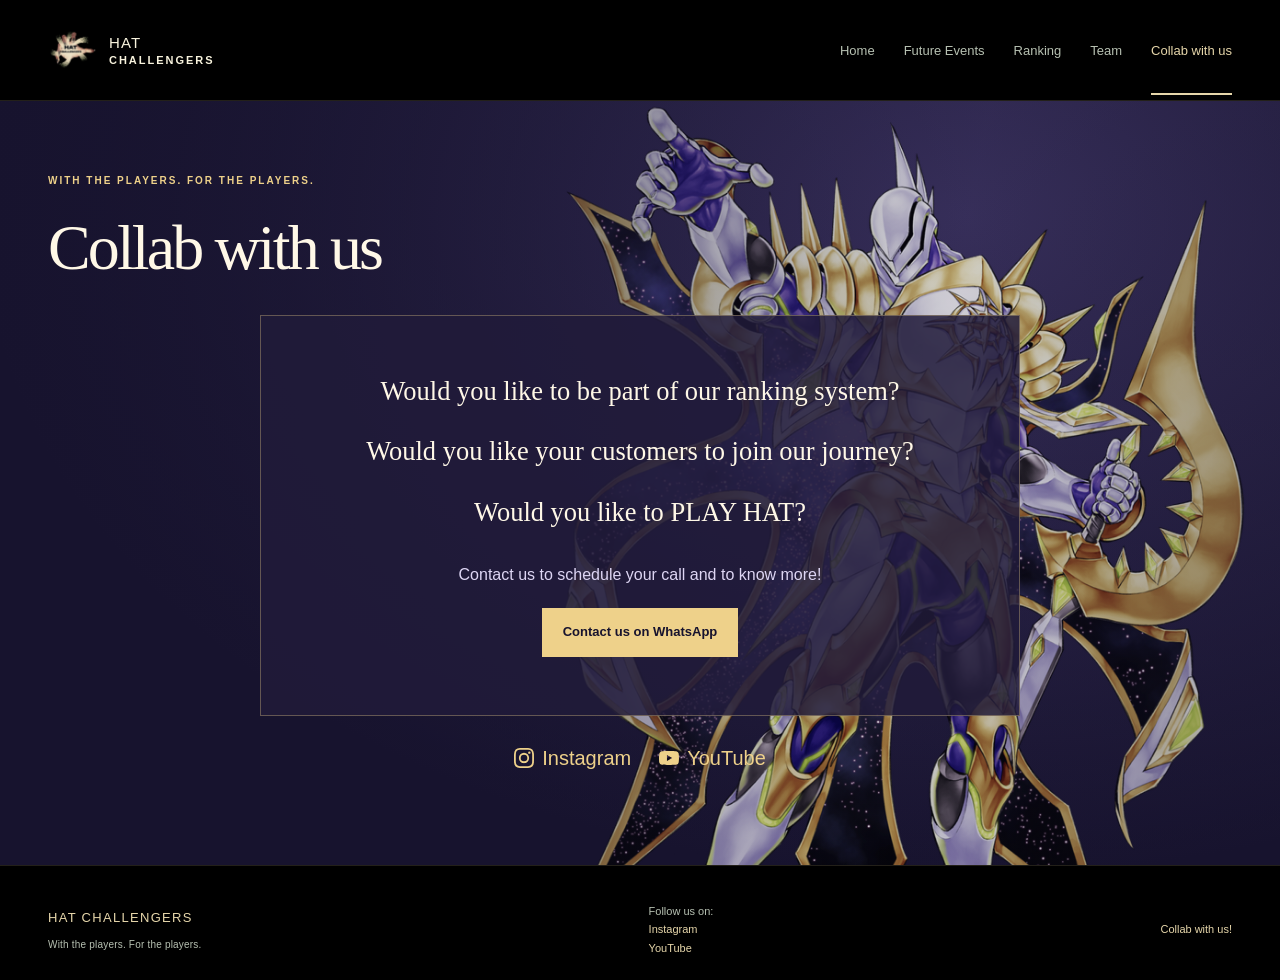
==== commit 10b6157e: "Welcome page done, version 1.0 is finished" ====
--- a/pages/collab.html
+++ b/pages/collab.html
@@ -16,7 +16,7 @@
   <a class="skip-link" href="#main">Skip to content</a>
   <header class="site-header">
     <div class="container header-inner">
-      <a class="brand" href="../index.html" aria-label="HAT Challengers home"><img src="../assets/logo_challengers.png" alt="" width="48" height="48"><span>HAT <strong>CHALLENGERS</strong></span></a>
+      <a class="brand" href="../index.html" aria-label="HAT Challengers home"><img src="../assets/logo_challengers_dark.png" alt="" width="48" height="48"><span>HAT <strong>CHALLENGERS</strong></span></a>
       <button class="menu-toggle" aria-expanded="false" aria-controls="navigation" hidden>Menu <span aria-hidden="true">☰</span></button>
       <nav id="navigation" aria-label="Main navigation"><a href="../index.html">Home</a><a href="../pages/future-events.html">Future Events</a><a href="../pages/ranking.html">Ranking</a><a href="../pages/team.html">Team</a><a href="../pages/collab.html" aria-current="page">Collab with us</a></nav>
     </div>
@@ -36,6 +36,22 @@
         <p class="collab-invitation">Contact us to schedule your call and to know more!</p>
         <a class="button primary" href="https://wa.me/393457853017" target="_blank" rel="noopener noreferrer">Contact us on WhatsApp</a>
       </div>
+      <template id="collab-social">
+        <div class="collab-social">
+          <a target="_blank" rel="noopener noreferrer">
+            <svg aria-hidden="true" width="20" height="20" viewBox="0 0 24 24" fill="currentColor">
+              <path d="M12 2.16c3.2 0 3.58.01 4.85.07 3.25.15 4.77 1.69 4.92 4.92.06 1.27.07 1.65.07 4.85s-.01 3.58-.07 4.85c-.15 3.23-1.67 4.77-4.92 4.92-1.27.06-1.65.07-4.85.07s-3.58-.01-4.85-.07c-3.26-.15-4.77-1.7-4.92-4.92-.06-1.27-.07-1.65-.07-4.85s.01-3.58.07-4.85c.15-3.23 1.67-4.77 4.92-4.92 1.27-.06 1.65-.07 4.85-.07ZM12 0C8.74 0 8.33.01 7.05.07 2.69.27.27 2.69.07 7.05.01 8.33 0 8.74 0 12s.01 3.67.07 4.95c.2 4.36 2.62 6.78 6.98 6.98 1.28.06 1.69.07 4.95.07s3.67-.01 4.95-.07c4.36-.2 6.78-2.62 6.98-6.98.06-1.28.07-1.69.07-4.95s-.01-3.67-.07-4.95c-.2-4.36-2.62-6.78-6.98-6.98C15.67.01 15.26 0 12 0Zm0 5.84a6.16 6.16 0 1 0 0 12.32 6.16 6.16 0 0 0 0-12.32ZM12 16a4 4 0 1 1 0-8 4 4 0 0 1 0 8Zm6.41-11.85a1.44 1.44 0 1 0 0 2.88 1.44 1.44 0 0 0 0-2.88Z"/>
+            </svg>
+            Instagram
+          </a>
+          <a target="_blank" rel="noopener noreferrer">
+            <svg aria-hidden="true" width="20" height="20" viewBox="0 0 24 24" fill="currentColor">
+              <path fill-rule="evenodd" d="M23.5 6.19a3.02 3.02 0 0 0-2.12-2.13C19.5 3.55 12 3.55 12 3.55s-7.5 0-9.38.5A3.02 3.02 0 0 0 .5 6.2C0 8.07 0 12 0 12s0 3.93.5 5.81a3.02 3.02 0 0 0 2.12 2.13c1.88.51 9.38.51 9.38.51s7.5 0 9.38-.5a3.02 3.02 0 0 0 2.12-2.14c.5-1.88.5-5.81.5-5.81s0-3.93-.5-5.81ZM9.55 15.57V8.43L15.82 12l-6.27 3.57Z"/>
+            </svg>
+            YouTube
+          </a>
+        </div>
+      </template>
     </div>
   </main>
   <footer class="site-footer">
@@ -49,5 +65,21 @@
       <a href="../pages/collab.html">Collab with us!</a>
     </div>
   </footer>
+  <script>
+    const socialTemplate = document.querySelector('#collab-social');
+    const footerLinks = Array.from(document.querySelectorAll('.footer-social a[href]'));
+    const socialLinks = socialTemplate.content.cloneNode(true);
+
+    for (const link of socialLinks.querySelectorAll('a')) {
+      const footerLink = footerLinks.find((item) => item.textContent.trim() === link.textContent.trim());
+      if (footerLink) {
+        link.href = footerLink.href;
+      } else {
+        link.remove();
+      }
+    }
+
+    socialTemplate.replaceWith(socialLinks);
+  </script>
 </body>
-</html>+</html>
--- a/css/styles.css
+++ b/css/styles.css
@@ -1,5 +1,5 @@
-:root{color-scheme:dark;--bg:#18231b;--surface:#1d2b21;--green:#8cc78c;--gold:#e6d6aa;--ivory:#f8f3dd;--muted:#b7c1b2;--line:#e6d6aa26}*{box-sizing:border-box}html{scroll-behavior:smooth}body{margin:0;min-height:100vh;min-height:100dvh;display:flex;flex-direction:column;background:radial-gradient(ellipse at 75% 18%,#355c4233,transparent 48%),var(--bg);color:var(--ivory);font-family:Arial,Helvetica,sans-serif;font-size:16px;line-height:1.7}body>main{flex:1 0 auto}a{color:inherit;text-decoration:none}button{font:inherit}img{max-width:100%;height:auto;display:block}h1,h2,h3,p{margin:0}h1,h2,h3{font-family:Georgia,'Times New Roman',serif;font-weight:400;line-height:1.16}h1{font-size:clamp(2.8rem,5.3vw,5rem);letter-spacing:-.045em}h2{font-size:clamp(1.9rem,3vw,2.7rem);letter-spacing:-.025em}h3{font-size:1.6rem}p+p{margin-top:1rem}a,button{touch-action:manipulation}a:focus-visible,button:focus-visible{outline:2px solid var(--gold);outline-offset:6px}.container{width:min(1240px,calc(100% - 96px));margin-inline:auto}.site-header{border-bottom:1px solid var(--line);background:#000000}.header-inner{min-height:100px;display:flex;align-items:center;justify-content:space-between;gap:30px}.brand{display:flex;align-items:center;gap:13px;flex-shrink:0}.brand img{width:48px;height:auto}.brand>span{font-size:15px;letter-spacing:.08em;line-height:1.3}.brand strong{display:block;font-size:11px;letter-spacing:.18em}nav{display:flex;gap:29px;align-items:center}nav a{font-size:13px;color:var(--muted);padding:35px 0 31px;border-bottom:2px solid transparent;transition:color .2s,border-color .2s}nav a:hover,nav a[aria-current]{color:var(--gold);border-color:var(--gold)}.menu-toggle{background:none;border:1px solid var(--line);color:var(--ivory);padding:7px 12px}.hero{display:grid;grid-template-columns:1.05fr 1fr;align-items:center;gap:45px;padding-block:76px 86px}.eyebrow{font-size:10px;font-weight:bold;letter-spacing:.2em;color:var(--green);margin-bottom:22px;line-height:1.6}.eyebrow>span{display:inline-block;width:6px;height:6px;background:var(--green);border-radius:50%;margin-right:8px;box-shadow:0 0 12px #8cc78c66}h1 em{color:var(--gold);font-weight:400}.lead{font-size:16px;line-height:1.8;color:var(--muted);max-width:550px;margin-top:25px}.actions{display:flex;gap:28px;align-items:center;flex-wrap:wrap;margin-top:32px}.button{display:inline-flex;justify-content:space-between;align-items:center;gap:28px;padding:13px 21px;font-size:13px;font-weight:bold;transition:background .2s,transform .2s}.primary{background:var(--gold);color:var(--bg)}.primary:hover{background:var(--ivory);transform:translateY(-2px)}.text-link{font-size:13px;color:var(--gold);display:inline-flex;gap:22px;align-items:center;padding-block:7px}.text-link:hover{color:var(--ivory)}.hero-caption{border-top:1px solid var(--line);margin-top:36px;padding-top:18px;font-size:11px;letter-spacing:.06em;color:var(--muted)}.small-star{font-size:22px;color:var(--gold);margin-right:12px;vertical-align:middle}.hero-art{width:100%;max-width:480px;margin-inline:auto}.hero-art img{width:100%;height:auto}.hero-art p{text-align:center;color:var(--muted);font-size:9px;letter-spacing:.22em;margin-top:23px}.hero-art p span{padding-inline:12px;color:var(--gold)}.intro-section{border-block:1px solid var(--line);background:#0f1a1233;padding-block:56px}.intro-grid{display:grid;grid-template-columns:1fr 1fr;gap:90px}.intro-grid p:not(.eyebrow){font-size:14px;color:var(--muted)}.intro-grid .text-link{margin-top:16px}.explore-section{padding-block:65px 86px}.section-heading{display:flex;justify-content:space-between;align-items:center;margin-bottom:30px}.section-heading .eyebrow{margin-bottom:10px}.section-ornament{color:var(--gold);font-size:40px}.explore-grid{display:grid;grid-template-columns:repeat(3,1fr);gap:20px}.explore-card{padding:30px;border:1px solid var(--line);background:linear-gradient(140deg,#355c4222,transparent)}.explore-card{transition:transform .2s,border-color .2s,background .2s}.explore-card:hover{transform:translateY(-4px);border-color:#8cc78c80;background:#355c4233}.card-number{font-size:9px;letter-spacing:.16em;color:var(--green);display:block;margin-bottom:31px}.explore-card h3{font-size:1.6rem}.explore-card p{font-size:13px;color:var(--muted);margin-top:16px}.card-link{display:flex;justify-content:space-between;color:var(--gold);font-size:12px;border-top:1px solid var(--line);margin-top:28px;padding-top:19px}.site-footer{border-top:1px solid var(--line);background:#000000;padding:36px 0 22px}.footer-inner{display:flex;align-items:center;justify-content:space-between;gap:30px}.footer-brand{font-size:13px;letter-spacing:.1em;color:var(--gold)}.footer-brand span{display:block;font-size:10px;letter-spacing:.02em;color:var(--muted);margin-top:7px}.footer-social{display:grid;font-size:11px;color:var(--muted)}.footer-social h2{font:inherit;letter-spacing:normal}.footer-social a{justify-self:start;color:var(--gold)}.footer-social a:hover{color:var(--ivory)}.footer-inner>a:last-child{font-size:11px;color:var(--gold)}.page-heading{padding-block:72px 30px}.page-heading h1{font-size:clamp(3rem,5vw,4.5rem)}.page-heading .lead{max-width:680px}.content-section{padding-bottom:85px;min-height:400px}.panel-heading{display:flex;justify-content:space-between;align-items:center;gap:20px;border-bottom:1px solid var(--line);padding:20px 0}.panel-heading h2{font-size:1.5rem}.status{font-size:10px;color:var(--green);border:1px solid #8cc78c40;border-radius:20px;padding:4px 12px}.empty-state{padding:65px 22px;text-align:center;border:1px solid var(--line);border-top:0;background:radial-gradient(ellipse at center,#355c4229,transparent 70%)}.empty-symbol{color:var(--gold);font-family:Georgia,serif;font-size:40px;display:block;margin-bottom:18px}.empty-state .eyebrow{margin-bottom:12px}.empty-state h2{font-size:2rem}.empty-state>p:last-child{max-width:530px;margin:18px auto 0;color:var(--muted);font-size:14px}.table-scroll{overflow-x:auto}table{border-collapse:collapse;width:100%;min-width:480px}th{text-align:left;padding:18px 24px;color:var(--gold);font-weight:400;font-size:12px;background:#355c4229;border-bottom:1px solid var(--line)}th:first-child{width:15%}th:nth-child(2){width:45%}td{padding:0}.content-note{font-size:11px;color:var(--muted);margin-top:18px}.callout{display:flex;justify-content:space-between;align-items:center;gap:25px;border:1px solid var(--line);padding:30px;margin-top:30px}.callout p{font-size:13px;color:var(--muted);margin-top:10px}.sr-only,.skip-link:not(:focus){position:absolute;width:1px;height:1px;padding:0;margin:-1px;overflow:hidden;clip-path:inset(50%);white-space:nowrap}.skip-link:focus{position:fixed;top:10px;left:10px;z-index:10;background:var(--gold);color:var(--bg);padding:10px 20px}
+:root{color-scheme:dark;--bg:#18231b;--surface:#1d2b21;--green:#8cc78c;--gold:#e6d6aa;--ivory:#f8f3dd;--muted:#b7c1b2;--line:#e6d6aa26}*{box-sizing:border-box}html{scroll-behavior:smooth}body{margin:0;min-height:100vh;min-height:100dvh;display:flex;flex-direction:column;background:radial-gradient(ellipse at 75% 18%,#355c4233,transparent 48%),var(--bg);color:var(--ivory);font-family:Arial,Helvetica,sans-serif;font-size:16px;line-height:1.7}body>main{flex:1 0 auto}a{color:inherit;text-decoration:none}button{font:inherit}img{max-width:100%;height:auto;display:block}h1,h2,h3,p{margin:0}h1,h2,h3{font-family:Georgia,'Times New Roman',serif;font-weight:400;line-height:1.16}h1{font-size:clamp(2.8rem,5.3vw,5rem);letter-spacing:-.045em}h2{font-size:clamp(1.9rem,3vw,2.7rem);letter-spacing:-.025em}h3{font-size:1.6rem}p+p{margin-top:1rem}a,button{touch-action:manipulation}a:focus-visible,button:focus-visible{outline:2px solid var(--gold);outline-offset:6px}.container{width:min(1240px,calc(100% - 96px));margin-inline:auto}.site-header{border-bottom:1px solid var(--line);background:#000000}.header-inner{min-height:100px;display:flex;align-items:center;justify-content:space-between;gap:30px}.brand{display:flex;align-items:center;gap:13px;flex-shrink:0}.brand img{width:48px;height:auto}.brand>span{font-size:15px;letter-spacing:.08em;line-height:1.3}.brand strong{display:block;font-size:11px;letter-spacing:.18em}nav{display:flex;gap:29px;align-items:center}nav a{font-size:13px;color:var(--muted);padding:35px 0 31px;border-bottom:2px solid transparent;transition:color .2s,border-color .2s}nav a:hover,nav a[aria-current]{color:var(--gold);border-color:var(--gold)}.menu-toggle{background:none;border:1px solid var(--line);color:var(--ivory);padding:7px 12px}.eyebrow{font-size:10px;font-weight:bold;letter-spacing:.2em;color:var(--green);margin-bottom:22px;line-height:1.6}.eyebrow>span{display:inline-block;width:6px;height:6px;background:var(--green);border-radius:50%;margin-right:8px;box-shadow:0 0 12px #8cc78c66}.lead{font-size:16px;line-height:1.8;color:var(--muted);max-width:550px;margin-top:25px}.button{display:inline-flex;justify-content:space-between;align-items:center;gap:28px;padding:13px 21px;font-size:13px;font-weight:bold;transition:background .2s,transform .2s}.primary{background:var(--gold);color:var(--bg)}.primary:hover{background:var(--ivory);transform:translateY(-2px)}.site-footer{border-top:1px solid var(--line);background:#000000;padding:36px 0 22px}.footer-inner{display:flex;align-items:center;justify-content:space-between;gap:30px}.footer-brand{font-size:13px;letter-spacing:.1em;color:var(--gold)}.footer-brand span{display:block;font-size:10px;letter-spacing:.02em;color:var(--muted);margin-top:7px}.footer-social{display:grid;font-size:11px;color:var(--muted)}.footer-social h2{font:inherit;letter-spacing:normal}.footer-social a{justify-self:start;color:var(--gold)}.footer-social a:hover{color:var(--ivory)}.footer-inner>a:last-child{font-size:11px;color:var(--gold)}.page-heading{padding-block:72px 30px}.page-heading h1{font-size:clamp(3rem,5vw,4.5rem)}.page-heading .lead{max-width:680px}.content-section{padding-bottom:85px;min-height:400px}.panel-heading{display:flex;justify-content:space-between;align-items:center;gap:20px;border-bottom:1px solid var(--line);padding:20px 0}.panel-heading h2{font-size:1.5rem}.status{font-size:10px;color:var(--green);border:1px solid #8cc78c40;border-radius:20px;padding:4px 12px}.empty-state{padding:65px 22px;text-align:center;border:1px solid var(--line);border-top:0;background:radial-gradient(ellipse at center,#355c4229,transparent 70%)}.empty-symbol{color:var(--gold);font-family:Georgia,serif;font-size:40px;display:block;margin-bottom:18px}.empty-state .eyebrow{margin-bottom:12px}.empty-state h2{font-size:2rem}.empty-state>p:last-child{max-width:530px;margin:18px auto 0;color:var(--muted);font-size:14px}.table-scroll{overflow-x:auto}table{border-collapse:collapse;width:100%;min-width:480px}th{text-align:left;padding:18px 24px;color:var(--gold);font-weight:400;font-size:12px;background:#355c4229;border-bottom:1px solid var(--line)}th:first-child{width:15%}th:nth-child(2){width:45%}td{padding:0}.content-note{font-size:11px;color:var(--muted);margin-top:18px}.callout{display:flex;justify-content:space-between;align-items:center;gap:25px;border:1px solid var(--line);padding:30px;margin-top:30px}.callout p{font-size:13px;color:var(--muted);margin-top:10px}.sr-only,.skip-link:not(:focus){position:absolute;width:1px;height:1px;padding:0;margin:-1px;overflow:hidden;clip-path:inset(50%);white-space:nowrap}.skip-link:focus{position:fixed;top:10px;left:10px;z-index:10;background:var(--gold);color:var(--bg);padding:10px 20px}
 @media(min-width:761px){main{animation:arrive .5s ease-out}@keyframes arrive{from{opacity:0;transform:translateY(8px)}to{opacity:1;transform:none}}}
-@media(max-width:1000px){.container{width:calc(100% - 56px)}nav{gap:18px}nav a{font-size:12px}.hero{gap:20px;padding-block:56px}.hero h1{font-size:3.5rem}.explore-card{padding:23px}.intro-grid{gap:50px}.footer-inner{flex-wrap:wrap}.actions{gap:16px}}
-@media(max-width:760px){.container{width:calc(100% - 40px)}.header-inner{min-height:80px;flex-wrap:wrap;gap:0;padding-block:16px}.brand>span{font-size:13px}.brand img{width:42px}.menu-toggle:not([hidden]){display:block}nav{width:100%;flex-wrap:wrap;gap:0 22px;padding-top:12px}nav a{padding:10px 0;font-size:13px}nav[data-collapsed="true"]{display:none}.hero{grid-template-columns:1fr;padding-block:45px;gap:40px}.hero h1{font-size:clamp(2.9rem,9vw,4.5rem)}.hero-copy{max-width:560px}.hero-art{max-width:min(78vw,480px)}.hero-caption{margin-top:27px}.intro-grid{grid-template-columns:1fr;gap:25px}.intro-section{padding-block:40px}.explore-grid{grid-template-columns:1fr}.explore-section{padding-block:42px 55px}.card-number{margin-bottom:20px}.explore-card h3{font-size:1.8rem}.page-heading{padding-block:45px 20px}.panel-heading{align-items:flex-start;flex-direction:column;gap:10px}.empty-state{padding:45px 18px}.empty-state h2{font-size:1.7rem}.content-section{padding-bottom:55px}.callout{align-items:flex-start;flex-direction:column;padding:24px}.footer-inner{align-items:flex-start;flex-direction:column;gap:22px}.section-ornament{display:none}}
+@media(max-width:1000px){.container{width:calc(100% - 56px)}nav{gap:18px}nav a{font-size:12px}.footer-inner{flex-wrap:wrap}}
+@media(max-width:760px){.container{width:calc(100% - 40px)}.header-inner{min-height:80px;flex-wrap:wrap;gap:0;padding-block:16px}.brand>span{font-size:13px}.brand img{width:42px}.menu-toggle:not([hidden]){display:block}nav{width:100%;flex-wrap:wrap;gap:0 22px;padding-top:12px}nav a{padding:10px 0;font-size:13px}nav[data-collapsed="true"]{display:none}.page-heading{padding-block:45px 20px}.panel-heading{align-items:flex-start;flex-direction:column;gap:10px}.empty-state{padding:45px 18px}.empty-state h2{font-size:1.7rem}.content-section{padding-bottom:55px}.callout{align-items:flex-start;flex-direction:column;padding:24px}.footer-inner{align-items:flex-start;flex-direction:column;gap:22px}}
 @media(prefers-reduced-motion:reduce){html{scroll-behavior:auto}*,*::before,*::after{animation:none!important;transition:none!important}}
--- a/css/collab.css
+++ b/css/collab.css
@@ -61,6 +61,29 @@
   outline-color: var(--collab-gold);
 }
 
+.collab-social {
+  display: flex;
+  flex-wrap: wrap;
+  justify-content: center;
+  gap: 8px clamp(16px, 5vw, 28px);
+  margin-top: 20px;
+  color: var(--collab-gold);
+}
+
+.collab-social a {
+  display: inline-flex;
+  align-items: center;
+  gap: 8px;
+  min-height: 44px;
+  font-size: 20px;
+  transition: color .2s;
+}
+
+.collab-social a:hover,
+.collab-social a:focus-visible {
+  color: var(--collab-ivory);
+}
+
 @media (max-width: 760px) {
   .collab-page {
     background-position: center, center top, center;
